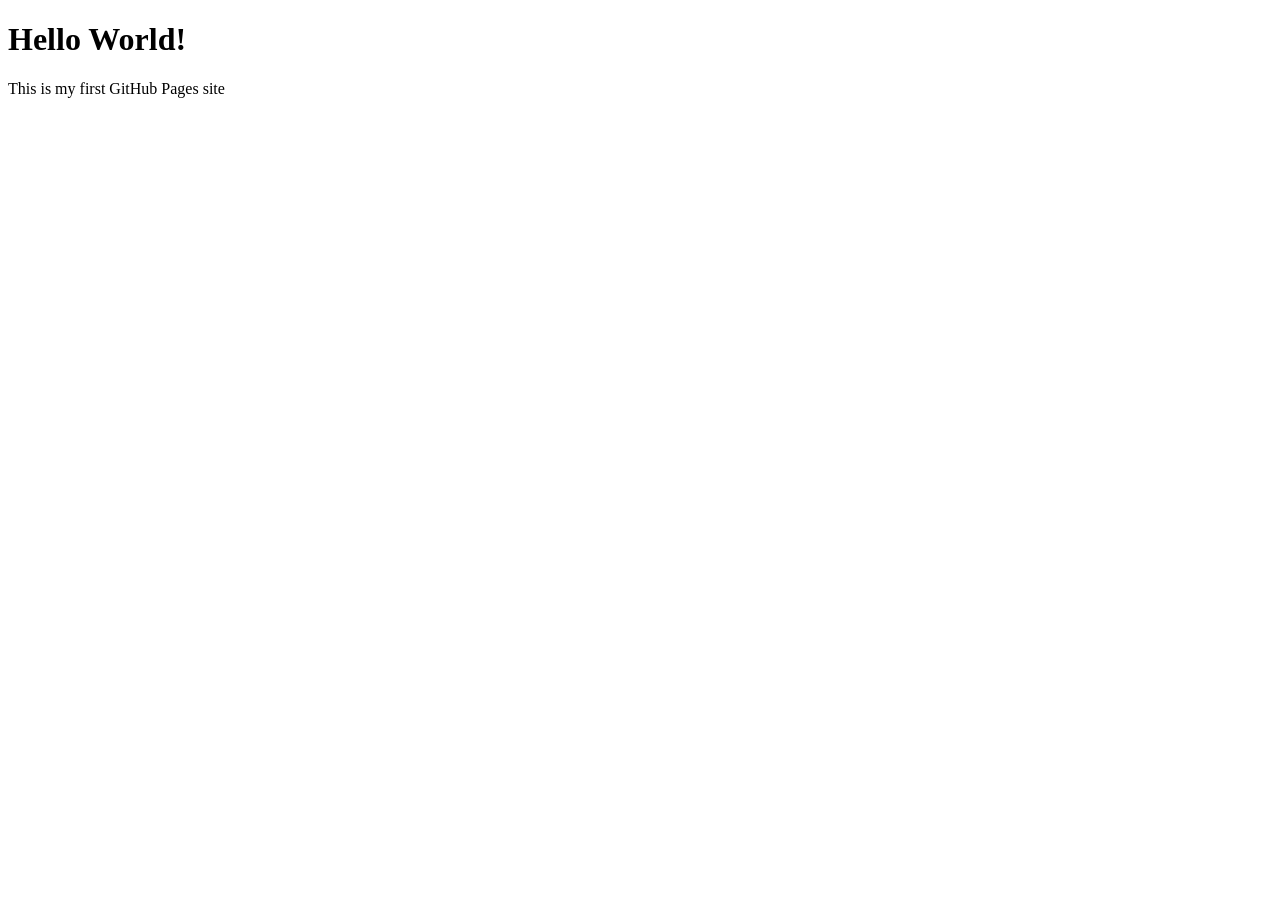
==== index.html @ 9387ee96 "Add initial HTML structure for portfolio site" ====
<!DOCTYPE html>
<html lang="en">
<head>
  <meta charset ="UTF-8">
  <meta name="viewport" content="width=device-width, initial-scale=1.0">
  <title>My Portfolio</title>
</head>
<body>
  <h1>Hello World!</h1>
  <p>This is my first GitHub Pages site</p>
</body>
</html>
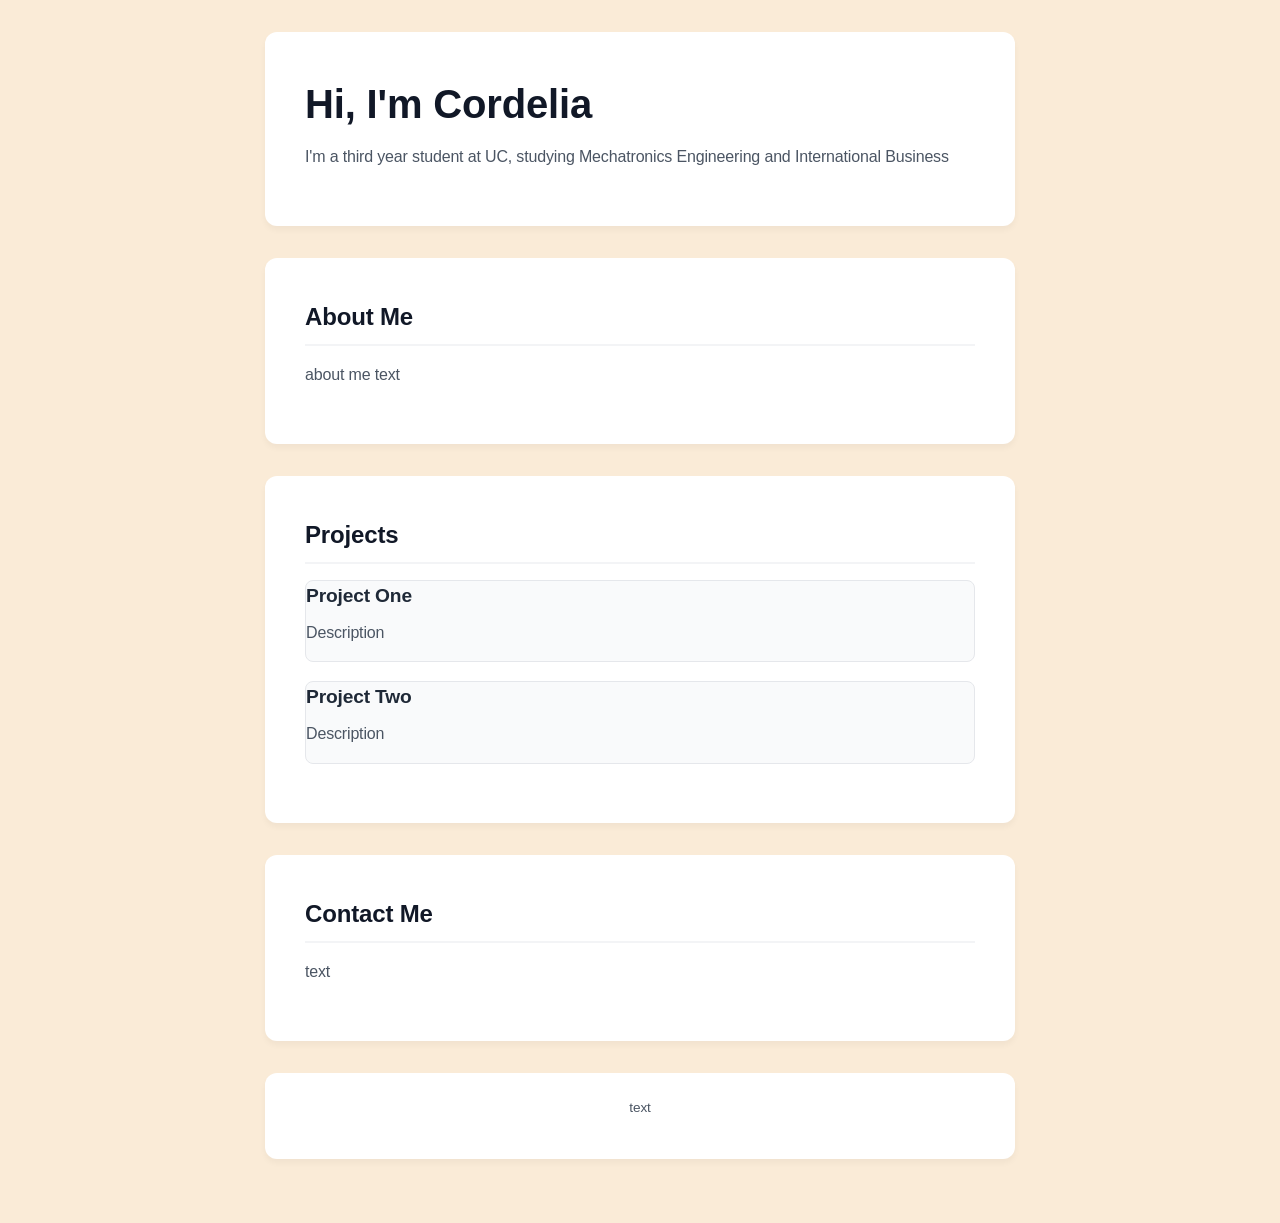
==== commit 120dbc61: "Add files via upload" ====
--- a/index.html
+++ b/index.html
@@ -1,12 +1,50 @@
-<!DOCTYPE html>
-<html lang="en">
-<head>
-  <meta charset ="UTF-8">
-  <meta name="viewport" content="width=device-width, initial-scale=1.0">
-  <title>My Portfolio</title>
-</head>
-<body>
-  <h1>Hello World!</h1>
-  <p>This is my first GitHub Pages site</p>
-</body>
-</html>
+<!DOCTYPE html>
+<html lang="en">
+<head>
+    <meta charset ="UTF-8">
+    <meta name="viewport" content="width=device-width, initial-scale=1.0">
+    <title>Cordelia Waldron | Portfolio</title>
+    <link rel="stylesheet" href="style.css">
+</head>
+
+<body>
+    <!--1. Header/hero section-->
+    <header>
+        <h1>Hi, I'm Cordelia</h1>
+        <p>I'm a third year student at UC, studying Mechatronics Engineering and International Business</p>
+    </header>
+
+    <main>
+        <!--2. About section-->
+        <section id="about">
+            <h2>About Me</h2>
+            <p>about me text</p>
+        </section>
+
+        <!--3. Projects-->
+        <section id="projects">
+            <h2>Projects</h2>
+            <div class="project-card">
+                <h3>Project One</h3>
+                <p>Description</p>
+            </div>
+
+            <div class="project-card">
+                <h3>Project Two</h3>
+                <p>Description</p>
+            </div>
+        </section>
+
+        <!--4. Contact-->
+        <section id="contact">
+            <h2>Contact Me</h2>
+            <p>text</p>
+        </section>
+    </main>
+
+    <!--5. Footer-->
+    <footer>
+        <p>text</p>
+    </footer>
+</body>
+</html>
--- a/style.css
+++ b/style.css
@@ -0,0 +1,161 @@
+/**
+
+CSS RESET
+
+/* Box sizing rules */
+*,
+*::before,
+*::after {
+  box-sizing: border-box;
+  font-family: sans-serif;
+}
+
+/* Remove default margin */
+body,
+h1,
+h2,
+h3,
+h4,
+p,
+figure,
+blockquote,
+dl,
+dd {
+  margin: 0;
+}
+
+/* Remove list styles on ul, ol elements with a list role, which suggests default styling will be removed */
+ul[role="list"],
+ol[role="list"] {
+  list-style: none;
+  padding: 0;
+}
+
+/* Set core root defaults */
+html:focus-within {
+  scroll-behavior: smooth;
+}
+
+/* Set core body defaults */
+body {
+  min-height: 100vh;
+  text-rendering: optimizeSpeed;
+  letter-spacing: -0.01em;
+}
+
+/* All elements that don't have a class get default styles */
+a:not([class]) {
+  text-decoration-skip-ink: auto;
+}
+
+/* Make images easier to work with */
+img,
+picture {
+  max-width: 100%;
+  display: block;
+}
+
+/* Inherit fonts for inputs and buttons */
+input,
+button,
+textarea,
+select {
+  font: inherit;
+}
+
+@media (prefers-reduced-motion: reduce) {
+  html:focus-within {
+    scroll-behavior: auto;
+  }
+}
+
+:focus {
+  outline: 2px dashed #00ff19;
+  outline-offset: 0.25rem;
+}
+
+main:focus {
+  outline: none;
+}
+
+
+/*
+
+CUSTOM STYLING
+
+*/
+
+/* Page layout & background colour*/
+
+body {
+    background-color: #faebd7;
+    color: #1f2937;
+    line-height: 1.6;
+    display: flex;
+    flex-direction: column;
+    align-items: center;
+    padding: 2rem 1rem;
+}
+
+header,
+main,
+footer {
+    width: 100%;
+    max-width: 750px;
+}
+
+header,
+section,
+footer {
+    background-color: #ffffff;
+    margin-bottom: 2rem;
+    padding: 2.5rem;
+    border-radius: 12px;
+    box-shadow: 0 4px 6px rgba(0, 0, 0, 0.04);
+}
+
+header h1 {
+    font-size: 2.5rem;
+    color: #111827;
+    margin-bottom: 0.5rem;
+}
+
+h2 {
+    font-size: 1.5rem;
+    color: #111827;
+    margin-bottom: 1rem;
+    border-bottom: 2px solid #f3f4f6;
+    padding-bottom: 0.5rem;
+}
+
+p {
+    margin-bottom: 1rem;
+    color: #4b5563;
+}
+
+.project-card {
+    background-color: #f9fafb;
+    border: 1px solid #e5e7eb;
+    border-radius: 8px;
+    padding: 1.5 rem;
+    margin-bottom: 1.2rem;
+    transition: transform 0.2s ease, box-shadow 0.2s ease;
+}
+
+.project-card:hover {
+    transform: translateY(-3px);
+    box-shadow: 0 10px 15px -3px rgba(0, 0, 0, 0.08);
+}
+
+.project-card h3 {
+    font-size: 1.2rem;
+    color: #1f2937;
+    margin-bottom: 0.5rem;
+}
+
+footer {
+    text-align: center;
+    color: #9ca;
+    font-size: 0.85rem;
+    padding: 1.5rem;
+}
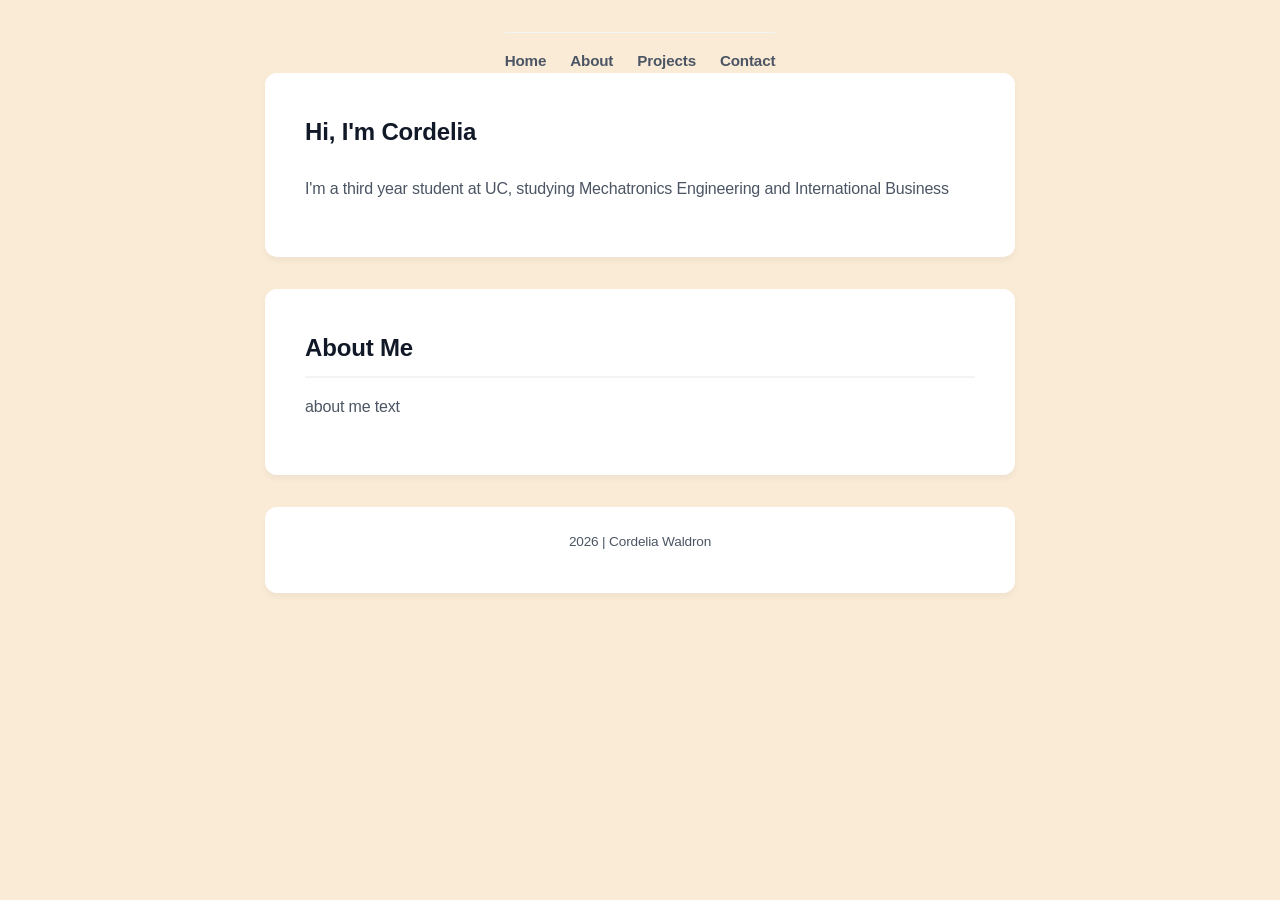
==== commit 963e58d4: "Add files via upload" ====
--- a/index.html
+++ b/index.html
@@ -8,6 +8,14 @@
 </head>
 
 <body>
+
+    <!--Navigation Menu-->
+    <nav class="navbar">
+        <a href="index.html">Home</a>
+        <a href="about.html">About</a>
+        <a href="projects.html">Projects</a>
+        <a href="contact.html">Contact</a>
+    </nav>
     <!--1. Header/hero section-->
     <header>
         <h1>Hi, I'm Cordelia</h1>
@@ -20,31 +28,11 @@
             <h2>About Me</h2>
             <p>about me text</p>
         </section>
-
-        <!--3. Projects-->
-        <section id="projects">
-            <h2>Projects</h2>
-            <div class="project-card">
-                <h3>Project One</h3>
-                <p>Description</p>
-            </div>
-
-            <div class="project-card">
-                <h3>Project Two</h3>
-                <p>Description</p>
-            </div>
-        </section>
-
-        <!--4. Contact-->
-        <section id="contact">
-            <h2>Contact Me</h2>
-            <p>text</p>
-        </section>
     </main>
 
     <!--5. Footer-->
     <footer>
-        <p>text</p>
+        <p>2026 | Cordelia Waldron</p>
     </footer>
 </body>
 </html>
--- a/style.css
+++ b/style.css
@@ -80,13 +80,10 @@
 
 
 /*
-
 CUSTOM STYLING
-
 */
 
 /* Page layout & background colour*/
-
 body {
     background-color: #faebd7;
     color: #1f2937;
@@ -158,4 +155,40 @@
     color: #9ca;
     font-size: 0.85rem;
     padding: 1.5rem;
+}
+
+/*
+NAVIGATION BAR
+*/
+
+header {
+    display: flex;
+    flex-direction: column;
+    gap: 1rem;
+}
+
+header h1 {
+    font-size: 1.5rem;
+    color: #111827;
+    font-weight: 700;
+}
+
+.navbar {
+    display: flex;
+    gap: 1.5rem;
+    flex-wrap: wrap;
+    border-top: 1px solid #f3f4f6;
+    padding-top: 1rem;
+}
+
+.navbar a {
+    color: #4b5563;
+    text-decoration: none;
+    font-weight: 600;
+    font-size: 0.95rem;
+    transition: color 0.2s ease;
+}
+
+.navbar a:hover {
+    color: #2563eb;
 }
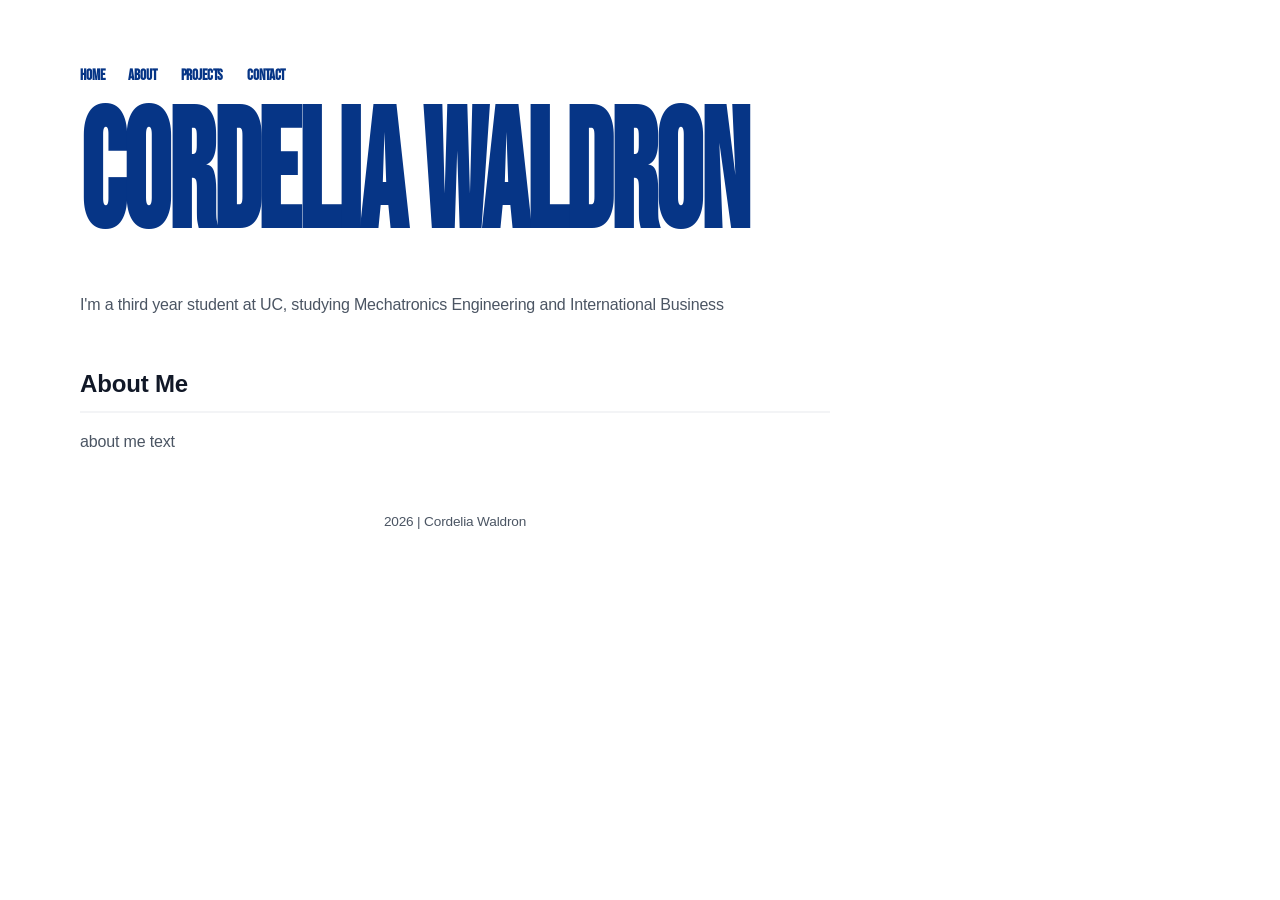
==== commit 9a91ee7a: "Add files via upload" ====
--- a/index.html
+++ b/index.html
@@ -4,6 +4,11 @@
     <meta charset ="UTF-8">
     <meta name="viewport" content="width=device-width, initial-scale=1.0">
     <title>Cordelia Waldron | Portfolio</title>
+
+    <link rel="preconnect" href="https://fonts.googleapis.com">
+    <link rel="preconnect" href="https://fonts.gstatic.com" crossorigin>
+    <link href="https://fonts.googleapis.com/css2?family=Bebas+Neue&display=swap" rel="stylesheet">
+
     <link rel="stylesheet" href="style.css">
 </head>
 
@@ -18,7 +23,7 @@
     </nav>
     <!--1. Header/hero section-->
     <header>
-        <h1>Hi, I'm Cordelia</h1>
+        <h1 class="editorial-title">CORDELIA WALDRON</h1>
         <p>I'm a third year student at UC, studying Mechatronics Engineering and International Business</p>
     </header>
 
--- a/style.css
+++ b/style.css
@@ -1,7 +1,6 @@
-/**
-
-CSS RESET
-
+/* ==========================================
+   1. CSS RESET
+   ========================================== */
 /* Box sizing rules */
 *,
 *::before,
@@ -24,7 +23,7 @@
   margin: 0;
 }
 
-/* Remove list styles on ul, ol elements with a list role, which suggests default styling will be removed */
+/* Remove list styles on ul, ol elements with a list role*/
 ul[role="list"],
 ol[role="list"] {
   list-style: none;
@@ -79,19 +78,18 @@
 }
 
 
-/*
-CUSTOM STYLING
-*/
-
-/* Page layout & background colour*/
+/* ==========================================
+   2. GLOBAL LAYOUT & BODY STYLING
+   ========================================== */
+
 body {
-    background-color: #faebd7;
+    background-color: #ffffff;
     color: #1f2937;
     line-height: 1.6;
     display: flex;
     flex-direction: column;
-    align-items: center;
-    padding: 2rem 1rem;
+    align-items: flex-start;
+    padding: 3rem 2rem 3rem 5rem;
 }
 
 header,
@@ -104,18 +102,50 @@
 header,
 section,
 footer {
-    background-color: #ffffff;
     margin-bottom: 2rem;
-    padding: 2.5rem;
-    border-radius: 12px;
-    box-shadow: 0 4px 6px rgba(0, 0, 0, 0.04);
+}
+
+/* ==========================================
+   3. HEADER AND NAVIGATION BAR
+   ========================================== */
+
+header {
+  display: flex;
+  flex-direction: column;
+  gap: 1rem;
 }
 
 header h1 {
-    font-size: 2.5rem;
-    color: #111827;
-    margin-bottom: 0.5rem;
-}
+  font-family: "Bebas Neue", sans-serif;
+  font-weight: 700;
+  font-size: 2.5rem;
+  color: #111827;
+  margin-bottom: 0.5rem;
+}
+
+.navbar {
+    display: flex;
+    gap: 1.5rem;
+    flex-wrap: wrap;
+    padding-top: 1rem;
+}
+
+.navbar a {
+    color: #063586;
+    text-decoration: none;
+    font-family: "Bebas Neue", sans-serif;
+    font-weight: 600;
+    font-size: 0.95rem;
+    transition: color 0.2s ease;
+}
+
+.navbar a:hover {
+    color: #2563eb;
+}
+
+/* ==========================================
+   4. TYPOGRAPHY
+   ========================================== */
 
 h2 {
     font-size: 1.5rem;
@@ -130,11 +160,27 @@
     color: #4b5563;
 }
 
+.editorial-title {
+  font-family: "Bebas Neue", sans-serif;
+  font-weight: 900;
+  font-size: 7rem;
+
+  transform: scaleY(1.5);
+  transform-origin: left;
+
+  color: #063586;
+  text-transform: uppercase;
+}
+
+/* ==========================================
+   5. COMPONENTS
+   ========================================== */
+
 .project-card {
     background-color: #f9fafb;
     border: 1px solid #e5e7eb;
     border-radius: 8px;
-    padding: 1.5 rem;
+    padding: 1.5rem;
     margin-bottom: 1.2rem;
     transition: transform 0.2s ease, box-shadow 0.2s ease;
 }
@@ -149,6 +195,10 @@
     color: #1f2937;
     margin-bottom: 0.5rem;
 }
+
+/* ==========================================
+   6. FOOTER
+   ========================================== */
 
 footer {
     text-align: center;
@@ -156,39 +206,3 @@
     font-size: 0.85rem;
     padding: 1.5rem;
 }
-
-/*
-NAVIGATION BAR
-*/
-
-header {
-    display: flex;
-    flex-direction: column;
-    gap: 1rem;
-}
-
-header h1 {
-    font-size: 1.5rem;
-    color: #111827;
-    font-weight: 700;
-}
-
-.navbar {
-    display: flex;
-    gap: 1.5rem;
-    flex-wrap: wrap;
-    border-top: 1px solid #f3f4f6;
-    padding-top: 1rem;
-}
-
-.navbar a {
-    color: #4b5563;
-    text-decoration: none;
-    font-weight: 600;
-    font-size: 0.95rem;
-    transition: color 0.2s ease;
-}
-
-.navbar a:hover {
-    color: #2563eb;
-}
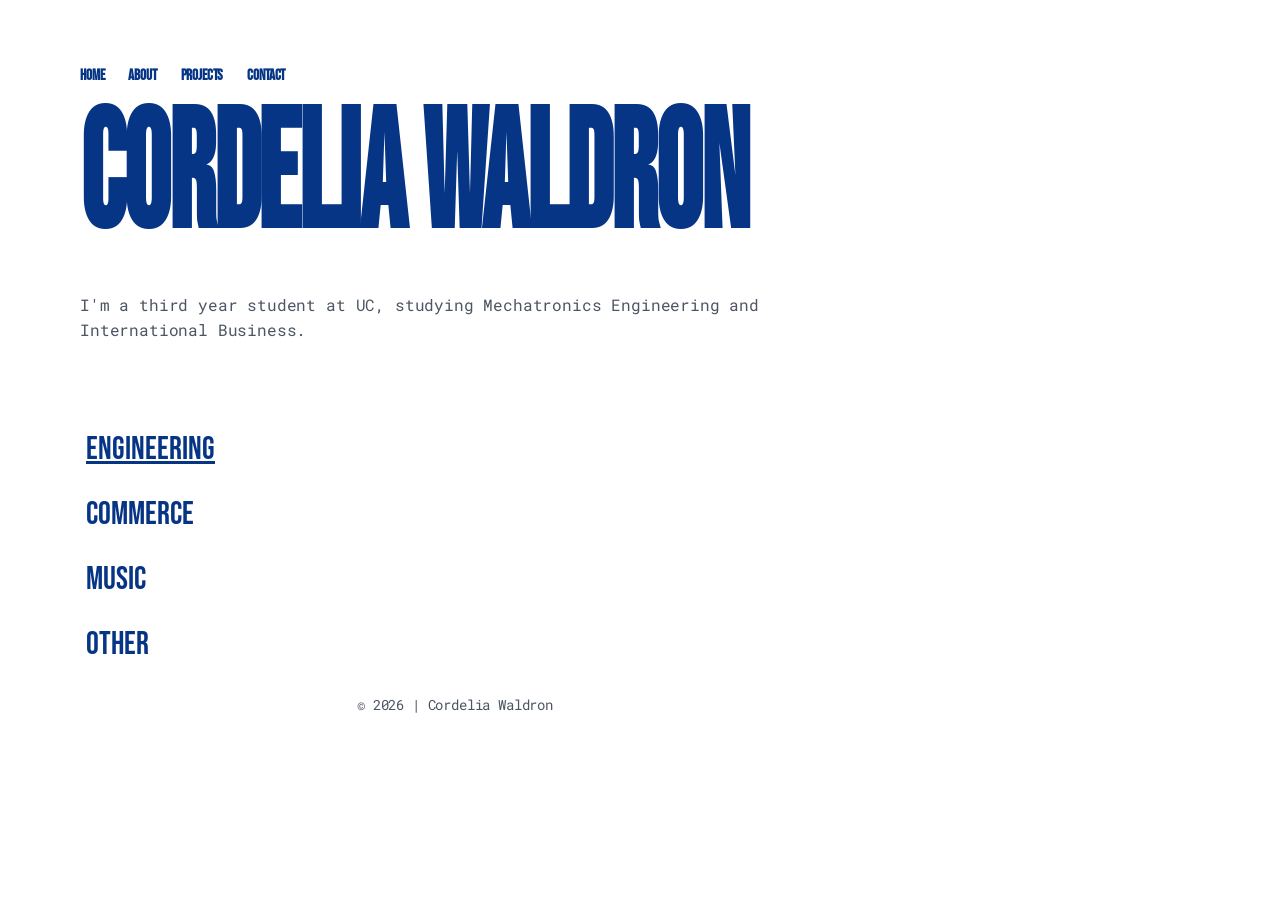
==== commit f43526dd: "Add files via upload" ====
--- a/index.html
+++ b/index.html
@@ -7,9 +7,11 @@
 
     <link rel="preconnect" href="https://fonts.googleapis.com">
     <link rel="preconnect" href="https://fonts.gstatic.com" crossorigin>
-    <link href="https://fonts.googleapis.com/css2?family=Bebas+Neue&display=swap" rel="stylesheet">
+    <link href="https://fonts.googleapis.com/css2?family=Bebas+Neue&family=Roboto+Mono:ital,wght@0,100..700;1,100..700&display=swap" rel="stylesheet">
 
     <link rel="stylesheet" href="style.css">
+
+    <script src="script.js" defer></script>
 </head>
 
 <body>
@@ -24,20 +26,49 @@
     <!--1. Header/hero section-->
     <header>
         <h1 class="editorial-title">CORDELIA WALDRON</h1>
-        <p>I'm a third year student at UC, studying Mechatronics Engineering and International Business</p>
+        <p>I'm a third year student at UC, studying Mechatronics Engineering and International Business.</p>
     </header>
 
-    <main>
-        <!--2. About section-->
-        <section id="about">
-            <h2>About Me</h2>
-            <p>about me text</p>
-        </section>
-    </main>
+    <div class="project-overview">
+        <!--Project Type Menu-->
+        <div class="project-types">
+            <button class="type-btn active" data-category="eng">Engineering</button>
+            <button class="type-btn" data-category="commerce">Commerce</button>
+            <button class="type-btn" data-category="music">Music</button>
+            <button class="type-btn" data-category="other">Other</button>
+        </div>
 
-    <!--5. Footer-->
+        <!--Photo Preview-->
+        <div class="project-preview">
+            <div class="gallery-group active" id="eng">
+                <a href="project-eng-1.html" class="photo-card">
+                    <img src="images/project-eng-1.jpg" alt="Eng Project 1">
+                </a>
+            </div>
+
+            <div class="gallery-group" id="commerce">
+                <a href="project-commerce-1.html" class="photo-card">
+                    <img src="images/project-commerce-1.jpg" alt="Commerce Project 1">
+                </a>
+            </div>
+
+            <div class="gallery-group" id="music">
+                <a href="project-music-1.html" class="photo-card">
+                    <img src="images/project-music-1.jpg" alt="Music Project 1">
+                </a>
+            </div>
+
+            <div class="gallery-group" id="other">
+                <a href="project-other-1.html" class="photo-card">
+                    <img src="images/project-other-1.jpg" alt="Other Project 1">
+                </a>
+            </div>
+        </div>
+    </div>
+
+    <!--Footer-->
     <footer>
-        <p>2026 | Cordelia Waldron</p>
+        <p>&copy; 2026 | Cordelia Waldron</p>
     </footer>
 </body>
 </html>
--- a/style.css
+++ b/style.css
@@ -6,7 +6,7 @@
 *::before,
 *::after {
   box-sizing: border-box;
-  font-family: sans-serif;
+  font-family: "Roboto Mono";
 }
 
 /* Remove default margin */
@@ -69,8 +69,7 @@
 }
 
 :focus {
-  outline: 2px dashed #00ff19;
-  outline-offset: 0.25rem;
+  outline: none;
 }
 
 main:focus {
@@ -128,6 +127,10 @@
     gap: 1.5rem;
     flex-wrap: wrap;
     padding-top: 1rem;
+
+    position: relative;
+    z-index: 10;
+    pointer-events: auto;
 }
 
 .navbar a {
@@ -147,6 +150,13 @@
    4. TYPOGRAPHY
    ========================================== */
 
+h1 {
+  font-family: "Bebas Neue", sans-serif;
+  font-weight: 700;
+  font-size: 2rem;
+  color: #111827;
+}
+
 h2 {
     font-size: 1.5rem;
     color: #111827;
@@ -170,13 +180,30 @@
 
   color: #063586;
   text-transform: uppercase;
-}
+
+  pointer-events: none;
+}
+
+.editorial-subtitle {
+  font-family: "Bebas Neue", sans-serif;
+  font-weight: 900;
+  font-size: 3rem;
+
+  transform: scaleY(1.5);
+  transform-origin: left;
+
+  color: #063586;
+  text-transform: uppercase;
+
+  pointer-events: none;
+}
+
 
 /* ==========================================
    5. COMPONENTS
    ========================================== */
 
-.project-card {
+/* .project-card {
     background-color: #f9fafb;
     border: 1px solid #e5e7eb;
     border-radius: 8px;
@@ -194,6 +221,75 @@
     font-size: 1.2rem;
     color: #1f2937;
     margin-bottom: 0.5rem;
+} */
+
+.project-overview {
+  display: flex;
+  gap: 4rem;
+  align-items: flex-start;
+  margin-top: 2rem;
+}
+
+.project-types {
+  display: flex;
+  flex-direction: column;
+  gap: 0.75rem;
+  min-width: 180px;
+}
+
+.type-btn {
+  background: none;
+  border: none;
+  text-align: left;
+  font-family: "Bebas Neue", sans-serif;
+  font-size: 2rem;
+  font-weight: 500;
+
+  color: #063586;
+  transition: color 0.2s ease;
+}
+
+.type-btn:hover,
+.type-btn.active {
+  text-decoration-line: underline;
+}
+
+.project-preview {
+  flex-grow: 1;
+}
+
+.gallery-group {
+  display: none;
+  grid-template-columns: repeat(auto-fill, minmax(220px, 1fr));
+  gap: 1.5rem;
+
+  opacity: 0;
+  visibility: hidden;
+  pointer-events: none;
+  transform: translateY(6px);
+  transition: opacity 0.35s ease, transform 0.35s ease, visibility 0.35s ease;
+}
+.gallery-group.active {
+  opacity: 1;
+  visibility: visible;
+  pointer-events: auto;
+  transform: translateY(0);
+}
+
+.photo-card {
+  text-decoration: none;
+  display: block;
+}
+
+.photo-card:hover{
+  transform: translateY(-3px);
+}
+
+.photo-card img {
+  width: 100%;
+  height: 140px;
+  object-fit: cover;
+  display: block;
 }
 
 /* ==========================================
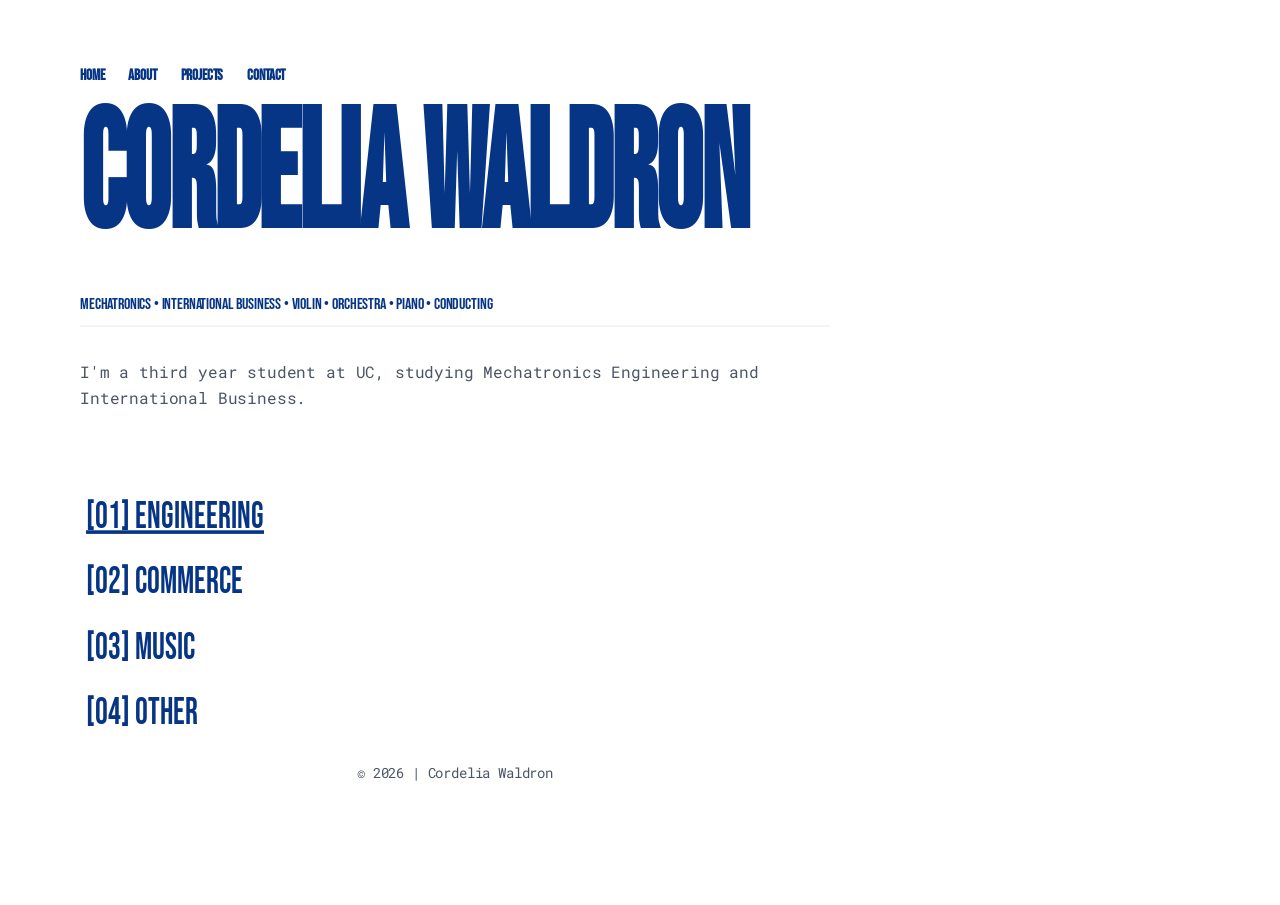
==== commit b04ad6df: "Add files via upload" ====
--- a/index.html
+++ b/index.html
@@ -26,16 +26,19 @@
     <!--1. Header/hero section-->
     <header>
         <h1 class="editorial-title">CORDELIA WALDRON</h1>
+        <h2 class="editorial-caption">Mechatronics • International Business • Violin • Orchestra •
+            Piano • Conducting
+        </h2>
         <p>I'm a third year student at UC, studying Mechatronics Engineering and International Business.</p>
     </header>
 
     <div class="project-overview">
         <!--Project Type Menu-->
         <div class="project-types">
-            <button class="type-btn active" data-category="eng">Engineering</button>
-            <button class="type-btn" data-category="commerce">Commerce</button>
-            <button class="type-btn" data-category="music">Music</button>
-            <button class="type-btn" data-category="other">Other</button>
+            <button class="type-btn active" data-category="eng">[01] Engineering</button>
+            <button class="type-btn" data-category="commerce">[02] Commerce</button>
+            <button class="type-btn" data-category="music">[03] Music</button>
+            <button class="type-btn" data-category="other">[04] Other</button>
         </div>
 
         <!--Photo Preview-->
--- a/style.css
+++ b/style.css
@@ -198,6 +198,18 @@
   pointer-events: none;
 }
 
+.editorial-caption {
+  font-family: "Bebas Neue", sans-serif;
+  font-weight: 500;
+  font-size: 1rem;
+
+  transform-origin: left;
+
+  color: #063586;
+  text-transform: uppercase;
+
+  pointer-events: none;
+}
 
 /* ==========================================
    5. COMPONENTS
@@ -243,10 +255,15 @@
   text-align: left;
   font-family: "Bebas Neue", sans-serif;
   font-size: 2rem;
-  font-weight: 500;
+  font-weight: 550;
+
+  transition: color 0.2s ease;
+
+  transform: scaleY(1.2);
+  transform-origin: left;
 
   color: #063586;
-  transition: color 0.2s ease;
+  text-transform: uppercase;
 }
 
 .type-btn:hover,
